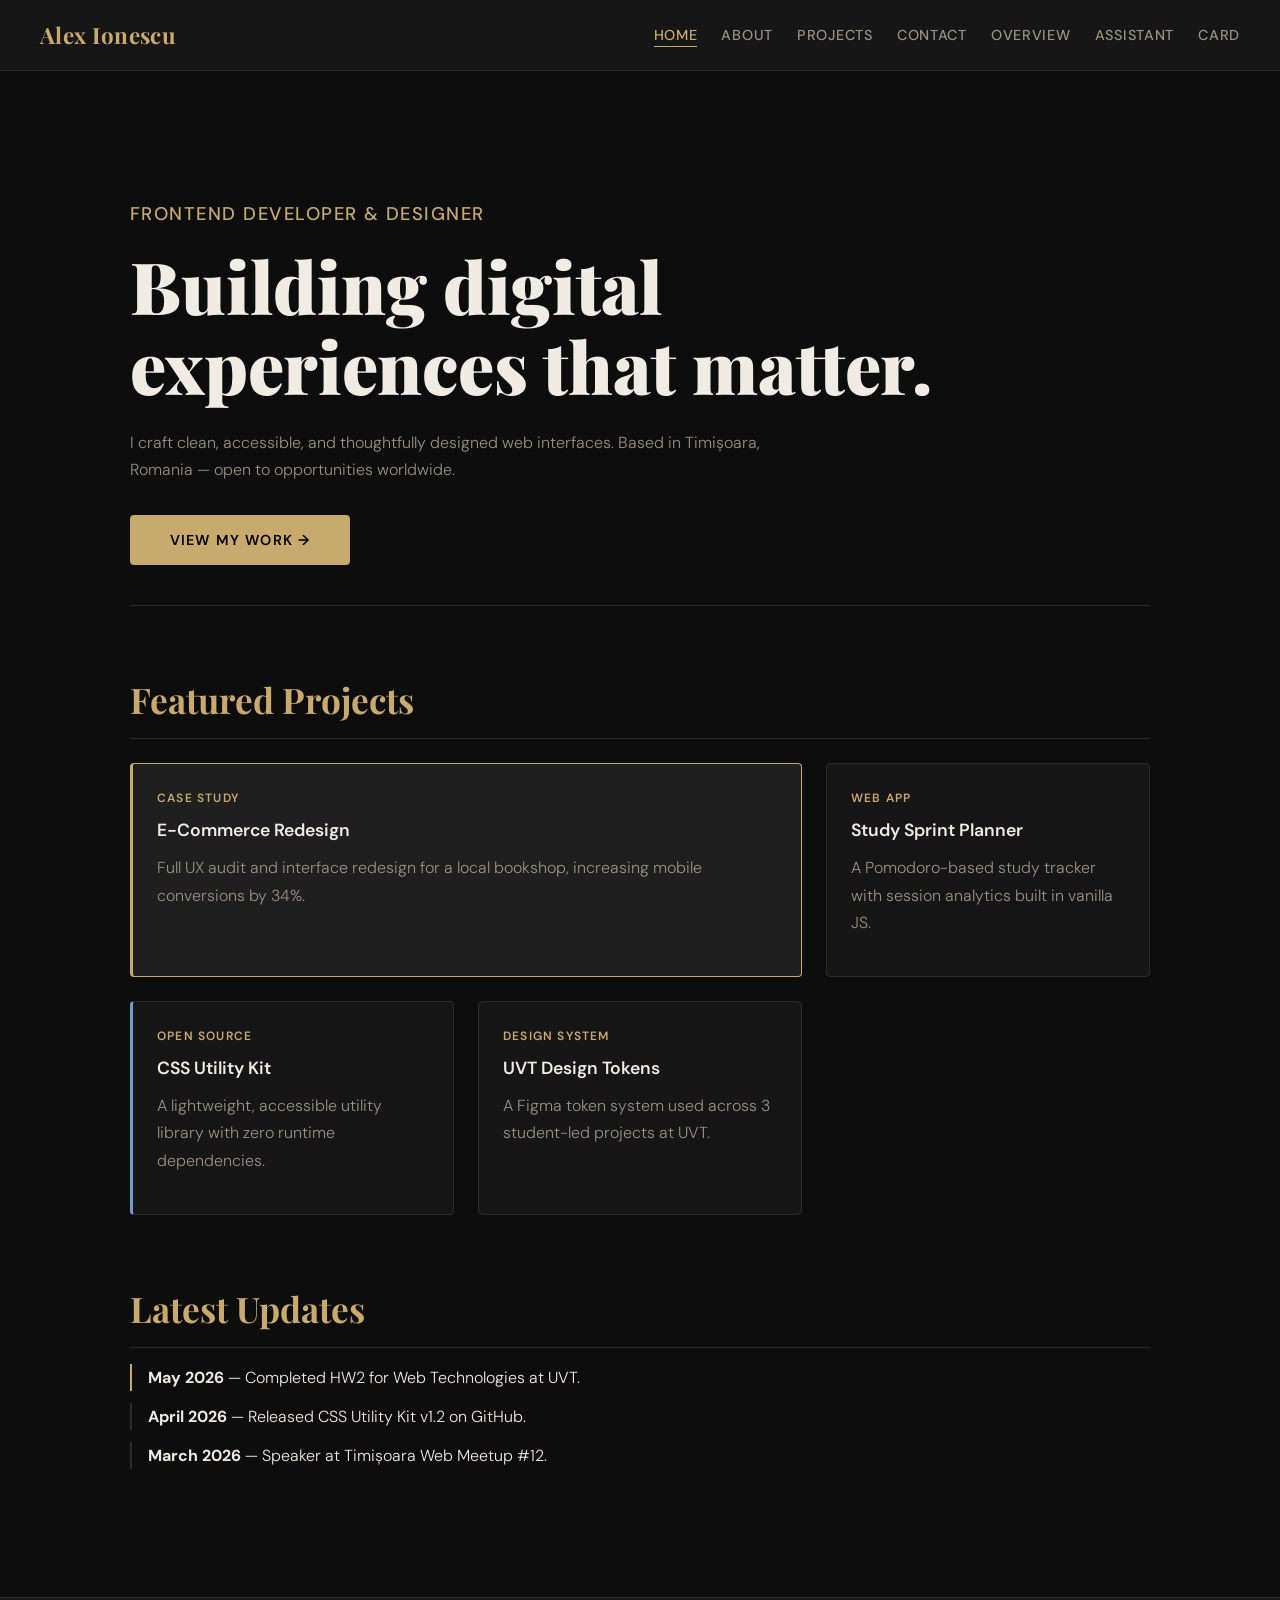
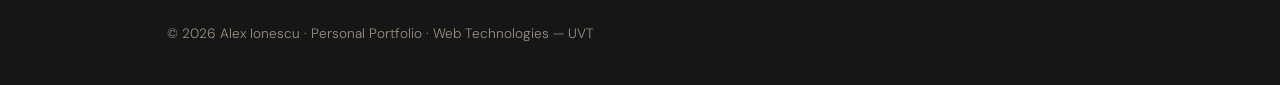
==== index.html @ 165b27b0 "Add files via upload" ====
<!doctype html>
<html lang="en">
<head>
  <meta charset="UTF-8" />
  <meta name="viewport" content="width=device-width, initial-scale=1.0" />
  <title>Alex Ionescu — Personal Brand Portfolio</title>
  <link rel="stylesheet" href="styles.css" />
</head>
<body>

  <a href="#main-content" class="skip-link">Skip to main content</a>

  <header>
    <a href="index.html" class="site-title">Alex Ionescu</a>
    <nav aria-label="Main navigation">
      <ul>
        <li><a href="index.html" aria-current="page">Home</a></li>
        <li><a href="about.html">About</a></li>
        <li><a href="data.html">Projects</a></li>
        <li><a href="contact.html">Contact</a></li>
        <li><a href="overview.html">Overview</a></li>
        <li><a href="chatbot.html">Assistant</a></li>
        <li><a href="card.html">Card</a></li>
      </ul>
    </nav>
  </header>

  <main id="main-content">

    <section class="hero" aria-labelledby="hero-heading">
      <p class="hero-sub">Frontend Developer &amp; Designer</p>
      <h1 id="hero-heading">Building digital<br>experiences that matter.</h1>
      <p>I craft clean, accessible, and thoughtfully designed web interfaces. Based in Timișoara, Romania — open to opportunities worldwide.</p>
      <a href="about.html" class="btn" style="display:inline-block; margin-top:1rem; text-decoration:none;">View My Work →</a>
    </section>

    <section aria-labelledby="featured-heading">
      <h2 id="featured-heading">Featured Projects</h2>
      <div class="cards-grid">
        <article class="card featured">
          <p class="card-tag">Case Study</p>
          <h3>E-Commerce Redesign</h3>
          <p>Full UX audit and interface redesign for a local bookshop, increasing mobile conversions by 34%.</p>
        </article>
        <article class="card">
          <p class="card-tag">Web App</p>
          <h3>Study Sprint Planner</h3>
          <p>A Pomodoro-based study tracker with session analytics built in vanilla JS.</p>
        </article>
        <article class="card">
          <p class="card-tag">Open Source</p>
          <h3>CSS Utility Kit</h3>
          <p>A lightweight, accessible utility library with zero runtime dependencies.</p>
        </article>
        <article class="card">
          <p class="card-tag">Design System</p>
          <h3>UVT Design Tokens</h3>
          <p>A Figma token system used across 3 student-led projects at UVT.</p>
        </article>
      </div>
    </section>

    <section aria-labelledby="news-heading">
      <h2 id="news-heading">Latest Updates</h2>
      <ul style="list-style:none; display:flex; flex-direction:column; gap:0.75rem;">
        <li style="border-left:2px solid var(--color-accent); padding-left:1rem;">
          <strong>May 2026</strong> — Completed HW2 for Web Technologies at UVT.
        </li>
        <li style="border-left:2px solid var(--color-border); padding-left:1rem;">
          <strong>April 2026</strong> — Released CSS Utility Kit v1.2 on GitHub.
        </li>
        <li style="border-left:2px solid var(--color-border); padding-left:1rem;">
          <strong>March 2026</strong> — Speaker at Timișoara Web Meetup #12.
        </li>
      </ul>
    </section>

  </main>

  <footer>
    <p>© 2026 Alex Ionescu · Personal Portfolio · Web Technologies — UVT</p>
  </footer>

</body>
</html>
---- styles.css ----
/* ============================
   EXTERNAL STYLESHEET — styles.css
   Personal Brand Portfolio + CV
   ============================ */

@import url('https://fonts.googleapis.com/css2?family=Playfair+Display:wght@400;700;900&family=DM+Sans:wght@300;400;500;600&display=swap');

/* === CSS CUSTOM PROPERTIES (TOKENS) === */
:root {
  --color-bg: #0d0d0d;
  --color-surface: #161616;
  --color-surface-2: #1f1f1f;
  --color-accent: #c8a96e;
  --color-accent-light: #e8c98a;
  --color-text: #f0ece4;
  --color-text-muted: #9a9080;
  --color-border: #2a2a2a;
  --color-form-bg: #131313;

  --font-display: 'Playfair Display', Georgia, serif;
  --font-body: 'DM Sans', sans-serif;

  --space-xs: 0.5rem;
  --space-sm: 1rem;
  --space-md: 1.5rem;
  --space-lg: 2.5rem;
  --space-xl: 4rem;

  --radius: 4px;
  --transition: 0.25s ease;
}

/* === RESET & BASE === */
*, *::before, *::after {
  box-sizing: border-box;
  margin: 0;
  padding: 0;
}

html {
  scroll-behavior: smooth;
}

body {
  background-color: var(--color-bg);
  color: var(--color-text);
  font-family: var(--font-body);
  font-size: 1rem;
  line-height: 1.7;
  font-weight: 300;
}

/* === SKIP LINK === */
.skip-link {
  position: absolute;
  top: -100px;
  left: var(--space-sm);
  background: var(--color-accent);
  color: #000;
  padding: var(--space-xs) var(--space-sm);
  font-weight: 600;
  z-index: 1000;
  border-radius: var(--radius);
  transition: top var(--transition);
}
.skip-link:focus {
  top: var(--space-sm);
}

/* === HEADER === */
header {
  background: var(--color-surface);
  border-bottom: 1px solid var(--color-border);
  padding: var(--space-sm) var(--space-lg);
  display: flex;
  align-items: center;
  justify-content: space-between;
  position: sticky;
  top: 0;
  z-index: 100;
}

.site-title {
  font-family: var(--font-display);
  font-size: 1.4rem;
  font-weight: 700;
  color: var(--color-accent);
  letter-spacing: 0.02em;
  text-decoration: none;
}

/* === NAVIGATION === */
nav ul {
  list-style: none;
  display: flex;
  gap: var(--space-md);
  flex-wrap: wrap;
}

nav a {
  color: var(--color-text-muted);
  text-decoration: none;
  font-size: 0.9rem;
  font-weight: 500;
  letter-spacing: 0.05em;
  text-transform: uppercase;
  transition: color var(--transition);
  padding-bottom: 2px;
  border-bottom: 1px solid transparent;
}

nav a:hover,
nav a:focus,
nav a[aria-current="page"] {
  color: var(--color-accent);
  border-bottom-color: var(--color-accent);
  outline-offset: 4px;
}

/* === MAIN === */
main {
  max-width: 1100px;
  margin: 0 auto;
  padding: var(--space-xl) var(--space-lg);
}

/* === HEADINGS === */
h1 {
  font-family: var(--font-display);
  font-size: clamp(2.5rem, 6vw, 4.5rem);
  font-weight: 900;
  line-height: 1.1;
  color: var(--color-text);
  margin-bottom: var(--space-md);
}

h2 {
  font-family: var(--font-display);
  font-size: clamp(1.5rem, 3vw, 2.2rem);
  font-weight: 700;
  color: var(--color-accent);
  margin-bottom: var(--space-sm);
  margin-top: var(--space-xl);
  padding-bottom: var(--space-xs);
  border-bottom: 1px solid var(--color-border);
}

h3 {
  font-size: 1.1rem;
  font-weight: 600;
  color: var(--color-text);
  margin-bottom: var(--space-xs);
}

p {
  color: var(--color-text-muted);
  margin-bottom: var(--space-sm);
  max-width: 680px;
}

a {
  color: var(--color-accent);
  transition: color var(--transition);
}
a:hover { color: var(--color-accent-light); }

/* === SECTIONS === */
section {
  margin-bottom: var(--space-xl);
}

.hero {
  padding: var(--space-xl) 0 var(--space-lg);
  border-bottom: 1px solid var(--color-border);
  margin-bottom: var(--space-xl);
}

.hero-sub {
  font-size: 1.15rem;
  color: var(--color-accent);
  letter-spacing: 0.08em;
  text-transform: uppercase;
  font-weight: 500;
  margin-bottom: var(--space-sm);
}

/* === CARDS (for HW2 overview) === */
.cards-grid {
  display: grid;
  grid-template-columns: repeat(auto-fill, minmax(240px, 1fr));
  gap: var(--space-md);
  margin-top: var(--space-md);
}

.card {
  background: var(--color-surface);
  border: 1px solid var(--color-border);
  border-radius: var(--radius);
  padding: var(--space-md);
  transition: border-color var(--transition), transform var(--transition);
}

.card:hover {
  border-color: var(--color-accent);
  transform: translateY(-3px);
}

/* nth-child — HW2 specificity demo */
.card:nth-child(1) { border-left: 3px solid var(--color-accent); }
.card:nth-child(3) { border-left: 3px solid #6e9ec8; }

.card.featured {
  background: var(--color-surface-2);
  border-color: var(--color-accent);
  grid-column: span 2;
}

.card-tag {
  font-size: 0.75rem;
  letter-spacing: 0.1em;
  text-transform: uppercase;
  color: var(--color-accent);
  font-weight: 600;
  margin-bottom: var(--space-xs);
}

/* === TABLE === */
table {
  width: 100%;
  border-collapse: collapse;
  margin-top: var(--space-md);
  font-size: 0.95rem;
  background: var(--color-surface);
  border-radius: var(--radius);
  overflow: hidden;
}

caption {
  font-family: var(--font-display);
  font-size: 1rem;
  color: var(--color-accent);
  text-align: left;
  padding: var(--space-sm) var(--space-sm) var(--space-xs);
  font-weight: 700;
  letter-spacing: 0.04em;
}

th {
  background: var(--color-surface-2);
  color: var(--color-accent);
  font-size: 0.8rem;
  letter-spacing: 0.08em;
  text-transform: uppercase;
  padding: var(--space-sm) var(--space-md);
  text-align: left;
  border-bottom: 1px solid var(--color-border);
}

td {
  padding: var(--space-sm) var(--space-md);
  border-bottom: 1px solid var(--color-border);
  color: var(--color-text-muted);
  vertical-align: middle;
}

tr:last-child td { border-bottom: none; }

/* nth-child striping on table */
tbody tr:nth-child(even) { background: var(--color-surface-2); }
tbody tr:hover { background: #222; }

/* === FORMS === */
.form-wrapper {
  max-width: 620px;
}

form fieldset {
  border: 1px solid var(--color-border);
  border-radius: var(--radius);
  padding: var(--space-md);
  margin-bottom: var(--space-md);
  background: var(--color-form-bg);
}

form legend {
  font-family: var(--font-display);
  color: var(--color-accent);
  font-size: 0.95rem;
  font-weight: 700;
  padding: 0 var(--space-xs);
  letter-spacing: 0.05em;
}

.form-group {
  display: flex;
  flex-direction: column;
  gap: 6px;
  margin-bottom: var(--space-sm);
}

label {
  font-size: 0.85rem;
  font-weight: 500;
  color: var(--color-text);
  letter-spacing: 0.04em;
  text-transform: uppercase;
}

input[type="text"],
input[type="email"],
input[type="tel"],
select,
textarea {
  background: var(--color-surface-2);
  border: 1px solid var(--color-border);
  color: var(--color-text);
  font-family: var(--font-body);
  font-size: 1rem;
  padding: 0.65rem var(--space-sm);
  border-radius: var(--radius);
  width: 100%;
  transition: border-color var(--transition), box-shadow var(--transition);
}

input:focus,
select:focus,
textarea:focus {
  outline: none;
  border-color: var(--color-accent);
  box-shadow: 0 0 0 3px rgba(200, 169, 110, 0.15);
}

textarea { resize: vertical; min-height: 120px; }

button[type="submit"],
.btn {
  background: var(--color-accent);
  color: #000;
  border: none;
  padding: 0.8rem var(--space-lg);
  font-family: var(--font-body);
  font-size: 0.9rem;
  font-weight: 600;
  letter-spacing: 0.08em;
  text-transform: uppercase;
  cursor: pointer;
  border-radius: var(--radius);
  transition: background var(--transition), transform var(--transition);
}

button[type="submit"]:hover,
.btn:hover {
  background: var(--color-accent-light);
  transform: translateY(-1px);
}

button[type="submit"]:focus,
.btn:focus {
  outline: 3px solid var(--color-accent);
  outline-offset: 3px;
}

/* === FOOTER === */
footer {
  background: var(--color-surface);
  border-top: 1px solid var(--color-border);
  text-align: center;
  padding: var(--space-md) var(--space-lg);
  color: var(--color-text-muted);
  font-size: 0.85rem;
}

/* === CHATBOT === */
.chat-container {
  max-width: 680px;
  background: var(--color-surface);
  border: 1px solid var(--color-border);
  border-radius: var(--radius);
  display: flex;
  flex-direction: column;
  height: 480px;
}

.chat-log {
  flex: 1;
  overflow-y: auto;
  padding: var(--space-md);
  display: flex;
  flex-direction: column;
  gap: var(--space-sm);
}

.chat-msg {
  max-width: 78%;
  padding: 0.6rem var(--space-sm);
  border-radius: var(--radius);
  font-size: 0.95rem;
  line-height: 1.5;
  animation: fadein 0.2s ease;
}

@keyframes fadein {
  from { opacity: 0; transform: translateY(6px); }
  to   { opacity: 1; transform: translateY(0); }
}

.chat-msg.user {
  align-self: flex-end;
  background: var(--color-accent);
  color: #000;
  font-weight: 500;
}

.chat-msg.bot {
  align-self: flex-start;
  background: var(--color-surface-2);
  color: var(--color-text);
  border: 1px solid var(--color-border);
}

.chat-form {
  display: flex;
  gap: var(--space-xs);
  padding: var(--space-sm);
  border-top: 1px solid var(--color-border);
  background: var(--color-form-bg);
}

.chat-form input {
  flex: 1;
}

/* === RESPONSIVE === */
@media (max-width: 768px) {
  header {
    flex-direction: column;
    align-items: flex-start;
    gap: var(--space-sm);
    padding: var(--space-sm);
  }

  nav ul {
    gap: var(--space-sm);
  }

  main {
    padding: var(--space-lg) var(--space-sm);
  }

  .cards-grid {
    grid-template-columns: 1fr;
  }

  .card.featured {
    grid-column: span 1;
  }

  h1 { font-size: 2.2rem; }

  table {
    font-size: 0.85rem;
  }

  th, td {
    padding: var(--space-xs) var(--space-sm);
  }
}
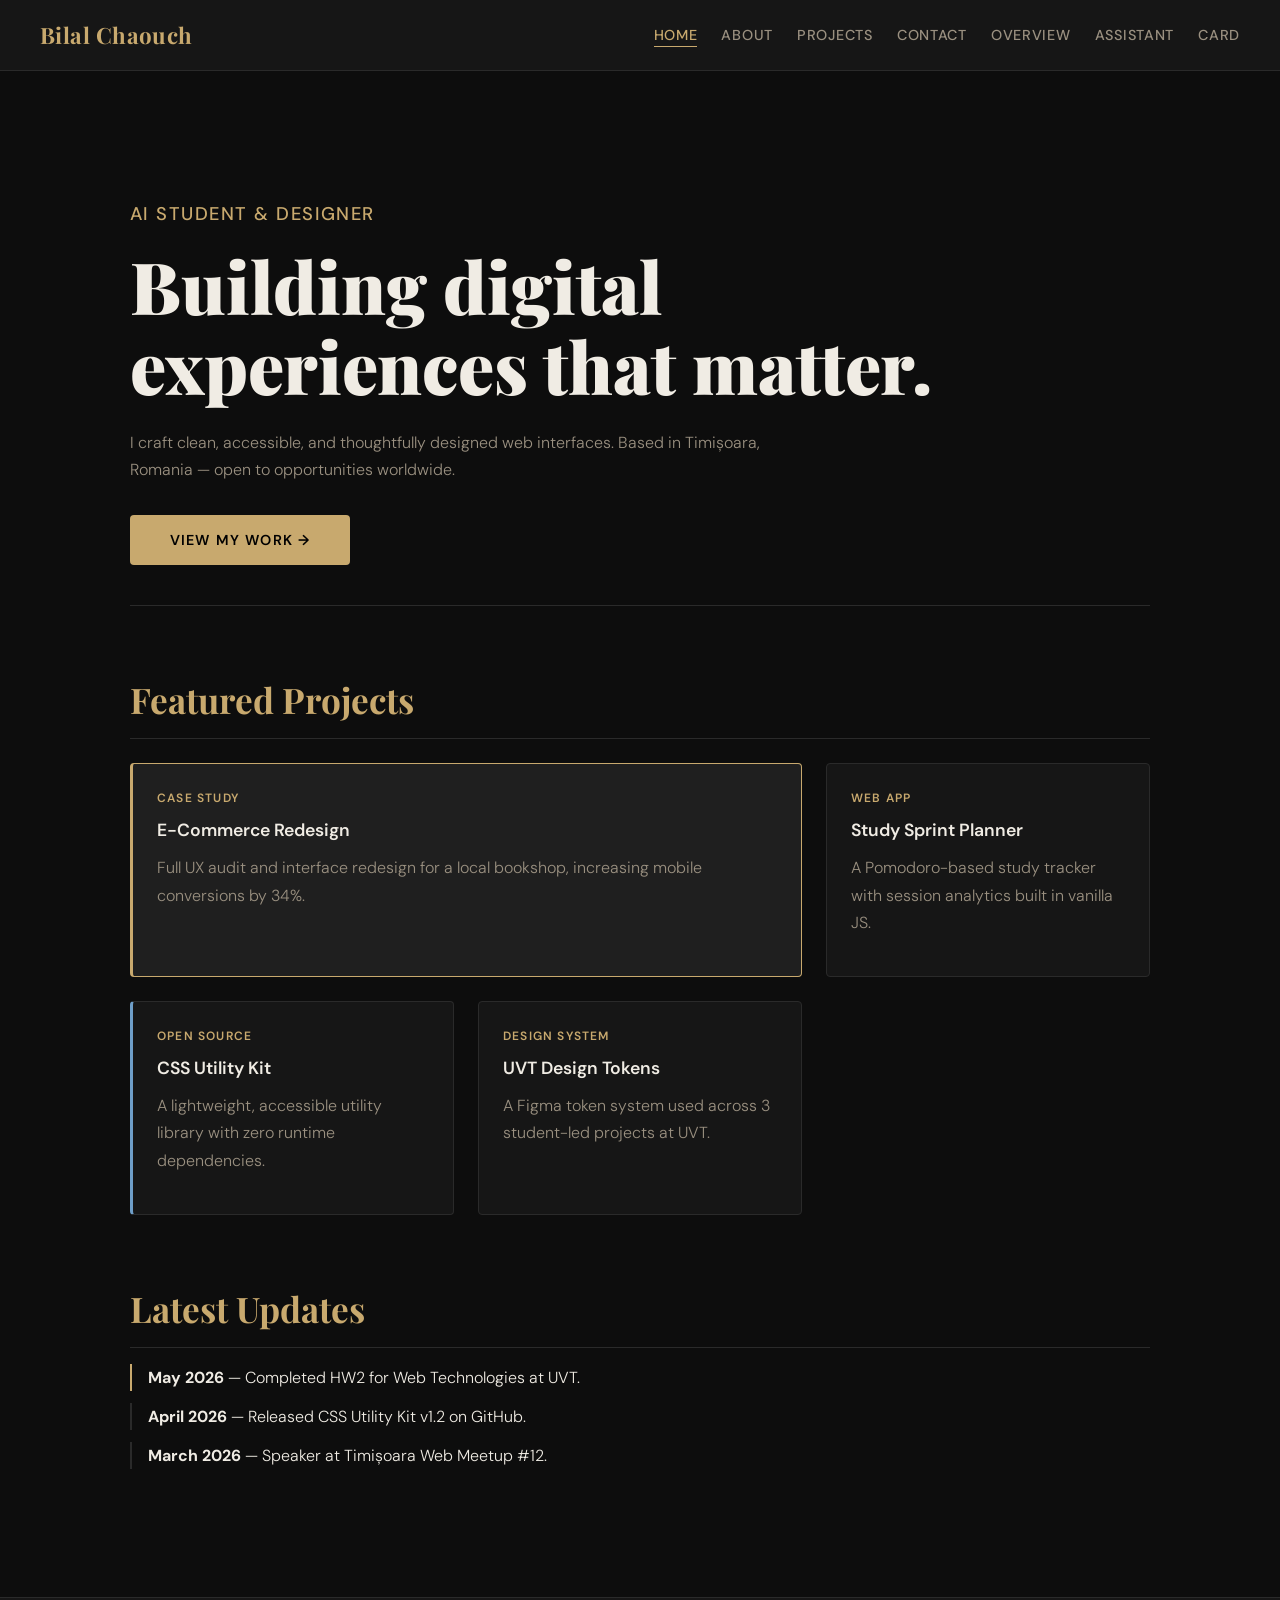
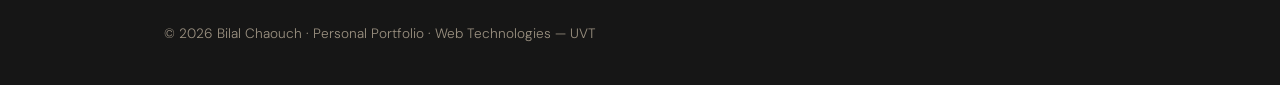
==== commit 4ceec1ed: "Add files via upload" ====
--- a/index.html
+++ b/index.html
@@ -3,7 +3,7 @@
 <head>
   <meta charset="UTF-8" />
   <meta name="viewport" content="width=device-width, initial-scale=1.0" />
-  <title>Alex Ionescu — Personal Brand Portfolio</title>
+  <title>Bilal Chaouch — Personal Brand Portfolio</title>
   <link rel="stylesheet" href="styles.css" />
 </head>
 <body>
@@ -11,7 +11,7 @@
   <a href="#main-content" class="skip-link">Skip to main content</a>
 
   <header>
-    <a href="index.html" class="site-title">Alex Ionescu</a>
+    <a href="index.html" class="site-title">Bilal Chaouch</a>
     <nav aria-label="Main navigation">
       <ul>
         <li><a href="index.html" aria-current="page">Home</a></li>
@@ -28,7 +28,7 @@
   <main id="main-content">
 
     <section class="hero" aria-labelledby="hero-heading">
-      <p class="hero-sub">Frontend Developer &amp; Designer</p>
+      <p class="hero-sub">AI Student &amp; Designer</p>
       <h1 id="hero-heading">Building digital<br>experiences that matter.</h1>
       <p>I craft clean, accessible, and thoughtfully designed web interfaces. Based in Timișoara, Romania — open to opportunities worldwide.</p>
       <a href="about.html" class="btn" style="display:inline-block; margin-top:1rem; text-decoration:none;">View My Work →</a>
@@ -78,7 +78,7 @@
   </main>
 
   <footer>
-    <p>© 2026 Alex Ionescu · Personal Portfolio · Web Technologies — UVT</p>
+    <p>© 2026 Bilal Chaouch · Personal Portfolio · Web Technologies — UVT</p>
   </footer>
 
 </body>
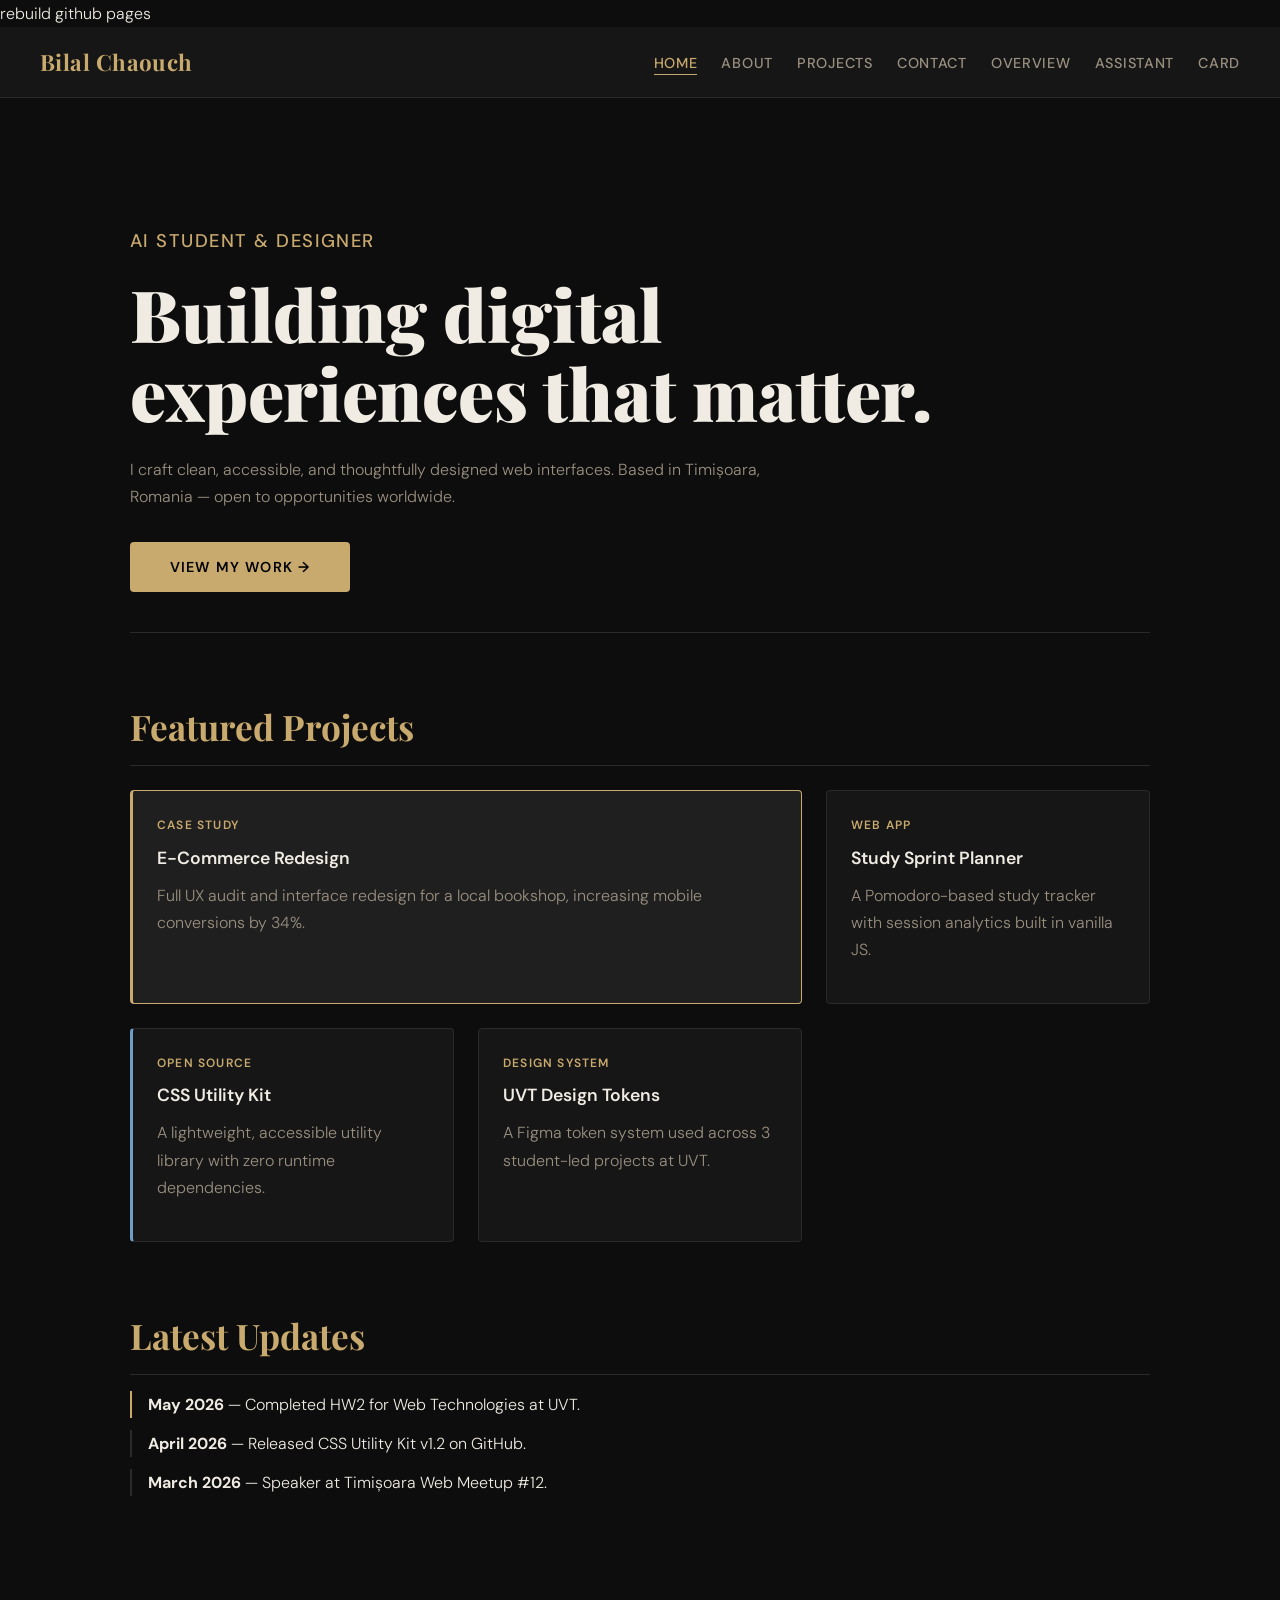
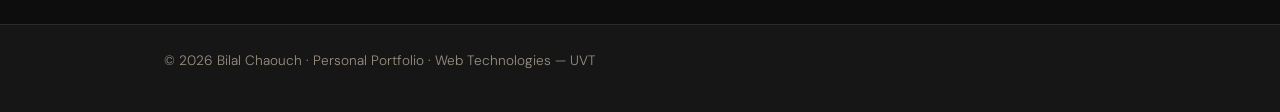
==== commit fb249ad2: "Update index.html" ====
--- a/index.html
+++ b/index.html
@@ -6,6 +6,7 @@
   <title>Bilal Chaouch — Personal Brand Portfolio</title>
   <link rel="stylesheet" href="styles.css" />
 </head>
+  rebuild github pages
 <body>
 
   <a href="#main-content" class="skip-link">Skip to main content</a>
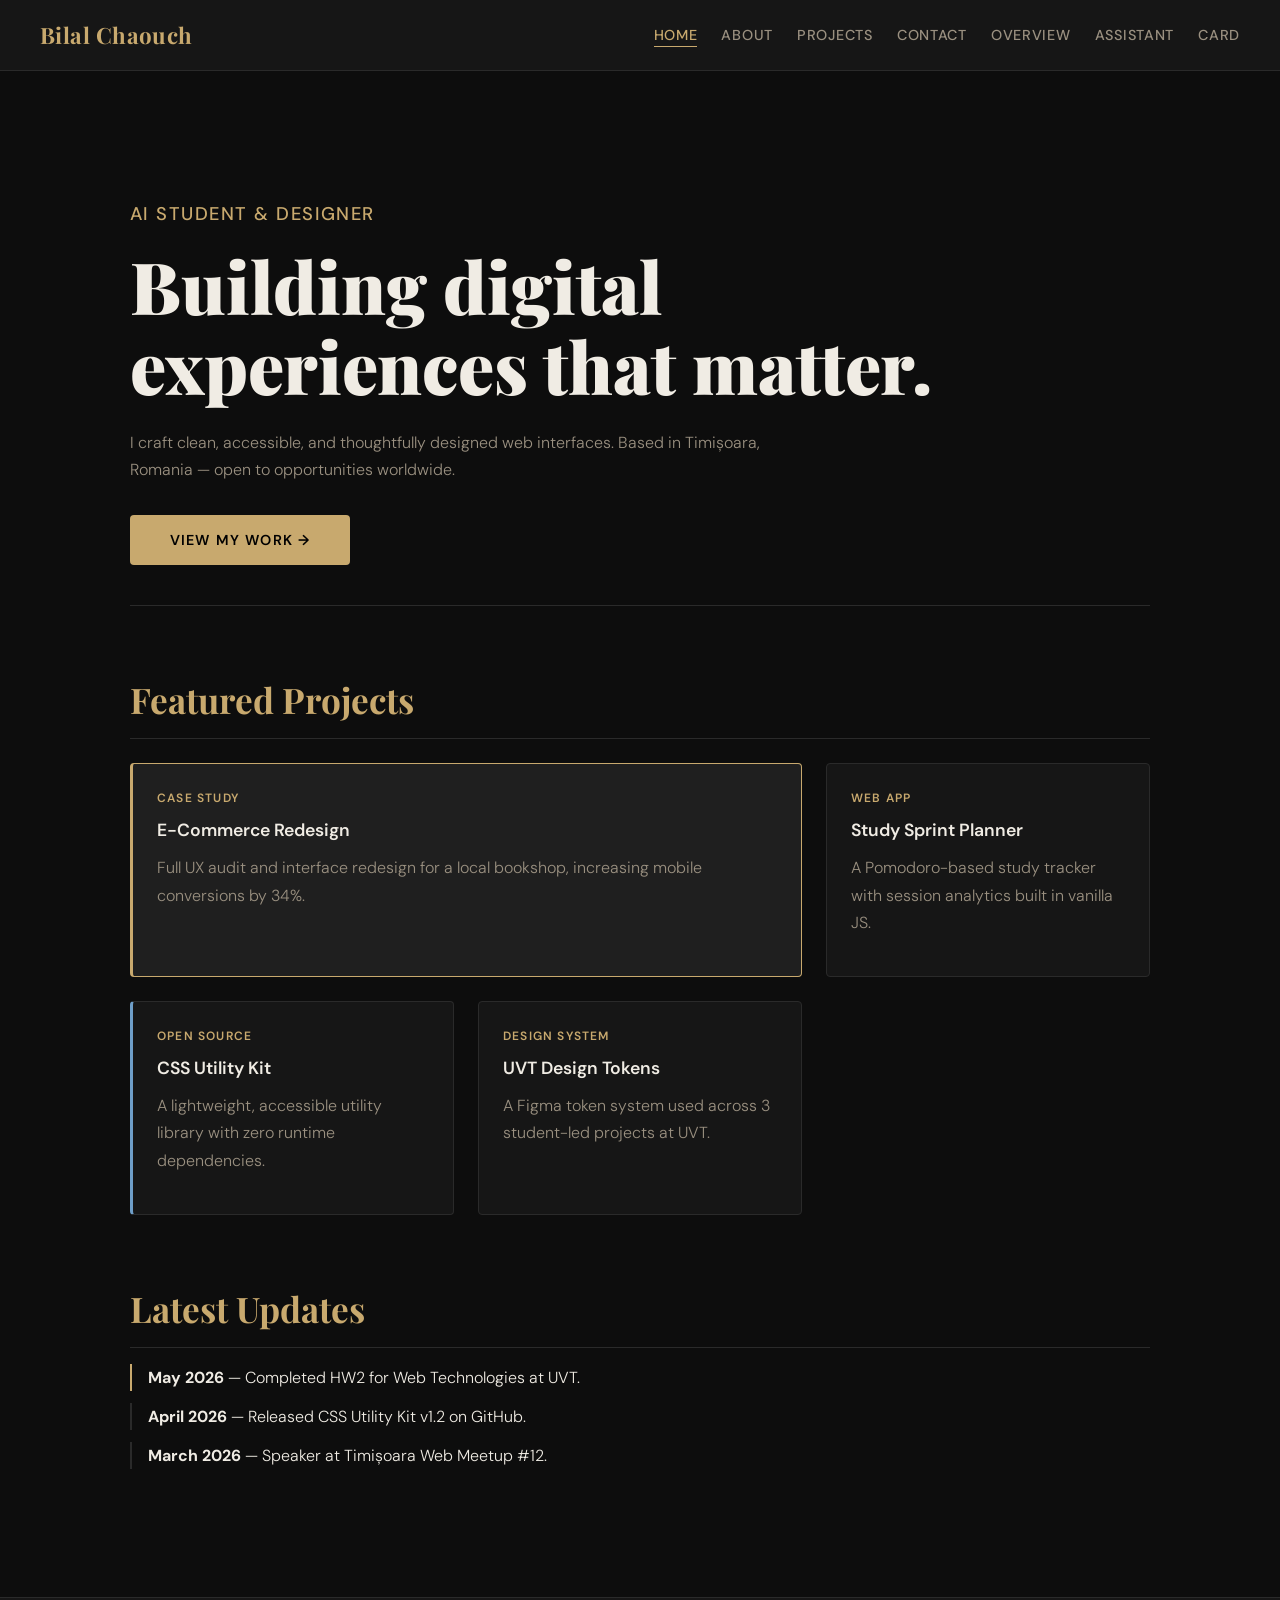
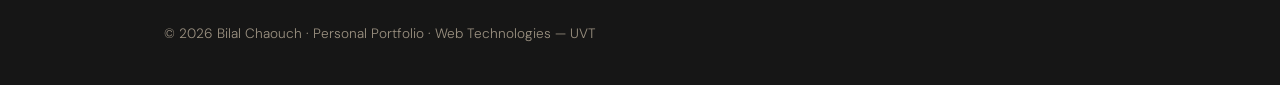
==== commit 6b36f29c: "Update index.html" ====
--- a/index.html
+++ b/index.html
@@ -6,7 +6,7 @@
   <title>Bilal Chaouch — Personal Brand Portfolio</title>
   <link rel="stylesheet" href="styles.css" />
 </head>
-  rebuild github pages
+<!-- rebuild -->
 <body>
 
   <a href="#main-content" class="skip-link">Skip to main content</a>
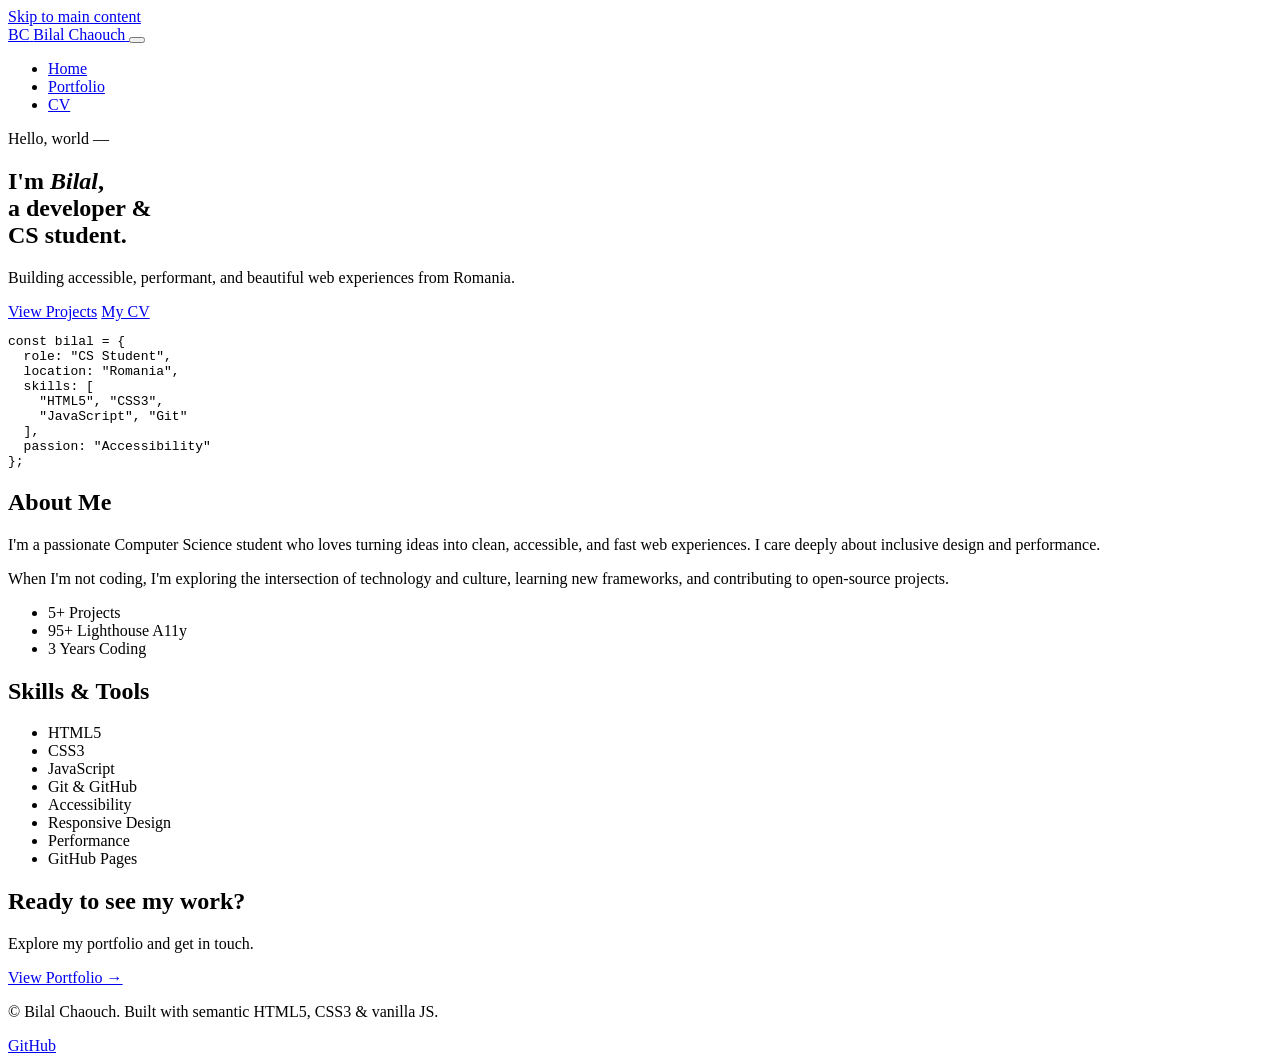
==== commit 38f59edb: "Add files via upload" ====
--- a/index.html
+++ b/index.html
@@ -1,86 +1,138 @@
-<!doctype html>
+<!DOCTYPE html>
 <html lang="en">
 <head>
   <meta charset="UTF-8" />
   <meta name="viewport" content="width=device-width, initial-scale=1.0" />
-  <title>Bilal Chaouch — Personal Brand Portfolio</title>
-  <link rel="stylesheet" href="styles.css" />
+  <meta name="description" content="Bilal Chaouch – Computer Science student and developer portfolio." />
+  <title>Bilal Chaouch | Home</title>
+  <link rel="stylesheet" href="css/style.css" />
+  <link rel="preconnect" href="https://fonts.googleapis.com" />
+  <link rel="preconnect" href="https://fonts.gstatic.com" crossorigin />
+  <link href="https://fonts.googleapis.com/css2?family=DM+Serif+Display:ital@0;1&family=DM+Sans:wght@300;400;500;600&display=swap" rel="stylesheet" />
 </head>
-<!-- rebuild -->
 <body>
+  <!-- Skip link for keyboard users -->
+  <a class="skip-link" href="#main-content">Skip to main content</a>
 
-  <a href="#main-content" class="skip-link">Skip to main content</a>
-
-  <header>
-    <a href="index.html" class="site-title">Bilal Chaouch</a>
-    <nav aria-label="Main navigation">
-      <ul>
-        <li><a href="index.html" aria-current="page">Home</a></li>
-        <li><a href="about.html">About</a></li>
-        <li><a href="data.html">Projects</a></li>
-        <li><a href="contact.html">Contact</a></li>
-        <li><a href="overview.html">Overview</a></li>
-        <li><a href="chatbot.html">Assistant</a></li>
-        <li><a href="card.html">Card</a></li>
-      </ul>
-    </nav>
+  <header class="site-header" role="banner">
+    <div class="container header-inner">
+      <a href="index.html" class="logo" aria-label="Bilal Chaouch – Home">
+        <span class="logo-initials" aria-hidden="true">BC</span>
+        <span class="logo-name">Bilal Chaouch</span>
+      </a>
+      <button class="nav-toggle" aria-expanded="false" aria-controls="main-nav" aria-label="Toggle navigation menu">
+        <span class="hamburger" aria-hidden="true"></span>
+      </button>
+      <nav id="main-nav" class="main-nav" role="navigation" aria-label="Main navigation">
+        <ul role="list">
+          <li><a href="index.html" aria-current="page">Home</a></li>
+          <li><a href="portfolio.html">Portfolio</a></li>
+          <li><a href="cv.html">CV</a></li>
+        </ul>
+      </nav>
+    </div>
   </header>
 
   <main id="main-content">
-
+    <!-- Hero -->
     <section class="hero" aria-labelledby="hero-heading">
-      <p class="hero-sub">AI Student &amp; Designer</p>
-      <h1 id="hero-heading">Building digital<br>experiences that matter.</h1>
-      <p>I craft clean, accessible, and thoughtfully designed web interfaces. Based in Timișoara, Romania — open to opportunities worldwide.</p>
-      <a href="about.html" class="btn" style="display:inline-block; margin-top:1rem; text-decoration:none;">View My Work →</a>
-    </section>
-
-    <section aria-labelledby="featured-heading">
-      <h2 id="featured-heading">Featured Projects</h2>
-      <div class="cards-grid">
-        <article class="card featured">
-          <p class="card-tag">Case Study</p>
-          <h3>E-Commerce Redesign</h3>
-          <p>Full UX audit and interface redesign for a local bookshop, increasing mobile conversions by 34%.</p>
-        </article>
-        <article class="card">
-          <p class="card-tag">Web App</p>
-          <h3>Study Sprint Planner</h3>
-          <p>A Pomodoro-based study tracker with session analytics built in vanilla JS.</p>
-        </article>
-        <article class="card">
-          <p class="card-tag">Open Source</p>
-          <h3>CSS Utility Kit</h3>
-          <p>A lightweight, accessible utility library with zero runtime dependencies.</p>
-        </article>
-        <article class="card">
-          <p class="card-tag">Design System</p>
-          <h3>UVT Design Tokens</h3>
-          <p>A Figma token system used across 3 student-led projects at UVT.</p>
-        </article>
+      <div class="hero-bg" aria-hidden="true">
+        <div class="blob blob-1"></div>
+        <div class="blob blob-2"></div>
+        <div class="grid-overlay"></div>
+      </div>
+      <div class="container hero-inner">
+        <div class="hero-text">
+          <p class="hero-eyebrow">Hello, world —</p>
+          <h1 id="hero-heading">
+            I'm <em>Bilal</em>,<br />
+            a developer &amp;<br />
+            CS student.
+          </h1>
+          <p class="hero-sub">Building accessible, performant, and beautiful web experiences from Romania.</p>
+          <div class="hero-actions">
+            <a href="portfolio.html" class="btn btn-primary">View Projects</a>
+            <a href="cv.html" class="btn btn-ghost">My CV</a>
+          </div>
+        </div>
+        <div class="hero-visual" aria-hidden="true">
+          <div class="code-card">
+            <div class="code-card-bar">
+              <span></span><span></span><span></span>
+            </div>
+            <pre class="code-snippet"><code><span class="c-kw">const</span> <span class="c-fn">bilal</span> = {
+  <span class="c-key">role</span>: <span class="c-str">"CS Student"</span>,
+  <span class="c-key">location</span>: <span class="c-str">"Romania"</span>,
+  <span class="c-key">skills</span>: [
+    <span class="c-str">"HTML5"</span>, <span class="c-str">"CSS3"</span>,
+    <span class="c-str">"JavaScript"</span>, <span class="c-str">"Git"</span>
+  ],
+  <span class="c-key">passion</span>: <span class="c-str">"Accessibility"</span>
+};</code></pre>
+          </div>
+        </div>
       </div>
     </section>
 
-    <section aria-labelledby="news-heading">
-      <h2 id="news-heading">Latest Updates</h2>
-      <ul style="list-style:none; display:flex; flex-direction:column; gap:0.75rem;">
-        <li style="border-left:2px solid var(--color-accent); padding-left:1rem;">
-          <strong>May 2026</strong> — Completed HW2 for Web Technologies at UVT.
-        </li>
-        <li style="border-left:2px solid var(--color-border); padding-left:1rem;">
-          <strong>April 2026</strong> — Released CSS Utility Kit v1.2 on GitHub.
-        </li>
-        <li style="border-left:2px solid var(--color-border); padding-left:1rem;">
-          <strong>March 2026</strong> — Speaker at Timișoara Web Meetup #12.
-        </li>
-      </ul>
+    <!-- About strip -->
+    <section class="about-strip" aria-labelledby="about-heading">
+      <div class="container about-grid">
+        <h2 id="about-heading" class="section-title">About Me</h2>
+        <div class="about-body">
+          <p>I'm a passionate Computer Science student who loves turning ideas into clean, accessible, and fast web experiences. I care deeply about inclusive design and performance.</p>
+          <p>When I'm not coding, I'm exploring the intersection of technology and culture, learning new frameworks, and contributing to open-source projects.</p>
+        </div>
+        <ul class="stat-list" role="list">
+          <li class="stat-card">
+            <span class="stat-num" aria-label="5 or more projects">5+</span>
+            <span class="stat-label">Projects</span>
+          </li>
+          <li class="stat-card">
+            <span class="stat-num" aria-label="95 plus accessibility score">95+</span>
+            <span class="stat-label">Lighthouse A11y</span>
+          </li>
+          <li class="stat-card">
+            <span class="stat-num" aria-label="3 years of coding">3</span>
+            <span class="stat-label">Years Coding</span>
+          </li>
+        </ul>
+      </div>
     </section>
 
+    <!-- Skills -->
+    <section class="skills-section" aria-labelledby="skills-heading">
+      <div class="container">
+        <h2 id="skills-heading" class="section-title centered">Skills &amp; Tools</h2>
+        <ul class="skills-grid" role="list">
+          <li class="skill-chip">HTML5</li>
+          <li class="skill-chip">CSS3</li>
+          <li class="skill-chip">JavaScript</li>
+          <li class="skill-chip">Git &amp; GitHub</li>
+          <li class="skill-chip">Accessibility</li>
+          <li class="skill-chip">Responsive Design</li>
+          <li class="skill-chip">Performance</li>
+          <li class="skill-chip">GitHub Pages</li>
+        </ul>
+      </div>
+    </section>
+
+    <!-- CTA -->
+    <section class="cta-section" aria-labelledby="cta-heading">
+      <div class="container cta-inner">
+        <h2 id="cta-heading">Ready to see my work?</h2>
+        <p>Explore my portfolio and get in touch.</p>
+        <a href="portfolio.html" class="btn btn-primary btn-lg">View Portfolio →</a>
+      </div>
+    </section>
   </main>
 
-  <footer>
-    <p>© 2026 Bilal Chaouch · Personal Portfolio · Web Technologies — UVT</p>
+  <footer class="site-footer" role="contentinfo">
+    <div class="container footer-inner">
+      <p>© <span id="year"></span> Bilal Chaouch. Built with semantic HTML5, CSS3 &amp; vanilla JS.</p>
+      <a href="https://github.com/bilalchaouch" target="_blank" rel="noopener noreferrer" aria-label="GitHub profile of Bilal Chaouch">GitHub</a>
+    </div>
   </footer>
 
+  <script src="js/main.js"></script>
 </body>
 </html>
